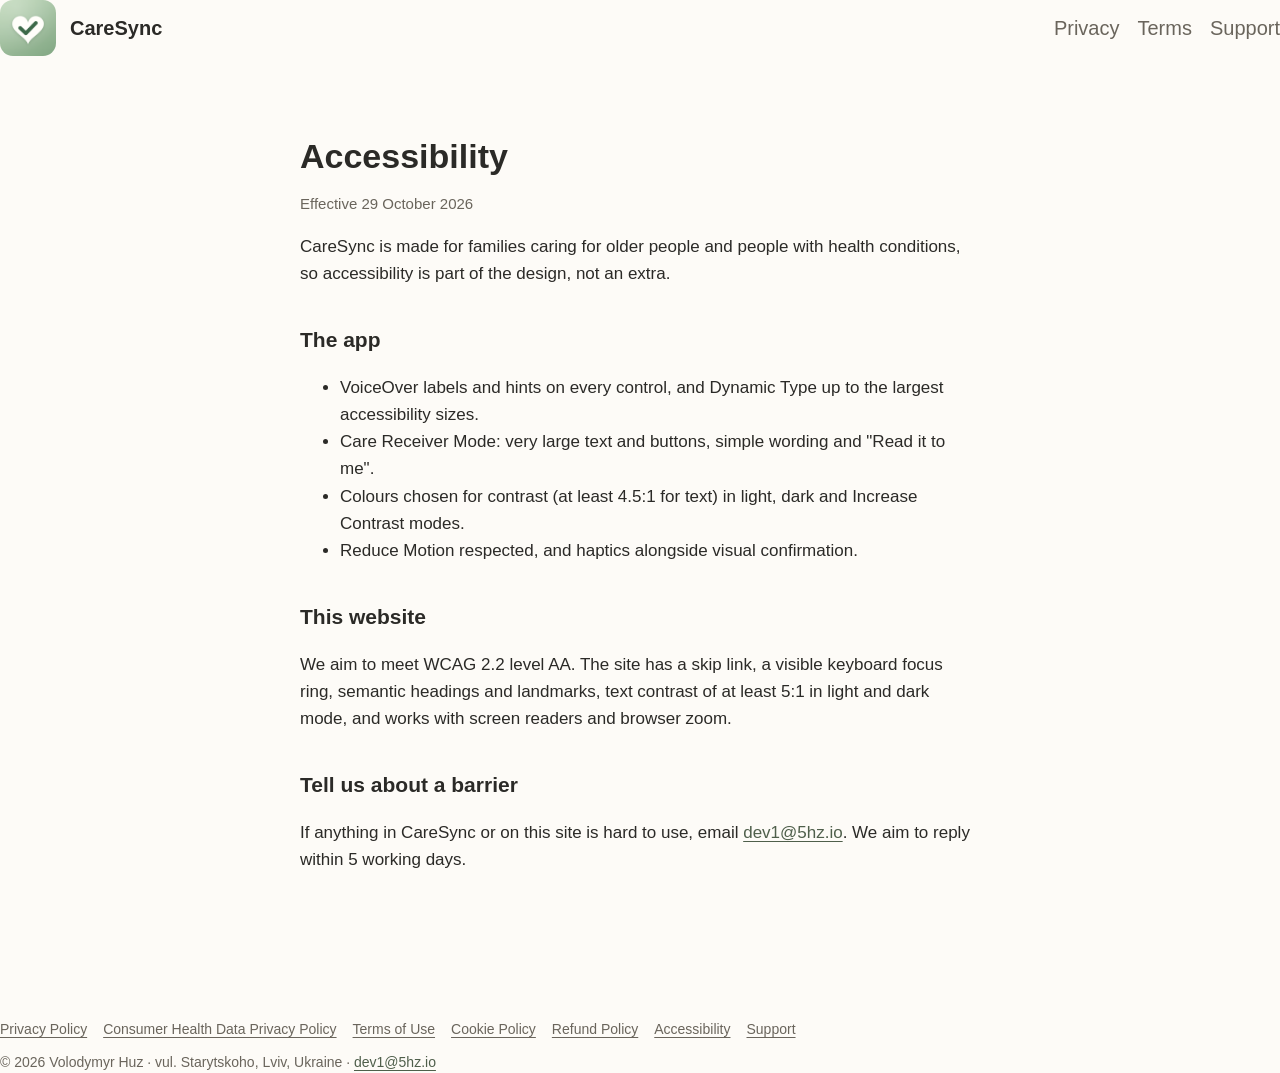
==== accessibility.html @ ba542d91 "CareSync website and legal pages" ====
<!doctype html>
<html lang="en">
<head>
<meta charset="utf-8">
<meta name="viewport" content="width=device-width, initial-scale=1">
<title>CareSync Accessibility</title>
<meta name="description" content="CareSync's accessibility commitment.">
<link rel="stylesheet" href="style.css">
</head>
<body>
<a class="skip" href="#content">Skip to content</a>
<header>
  <img src="icon.png" alt="" width="56" height="56">
  <a href="index.html">CareSync</a>
  <nav aria-label="Main"><a href="privacy.html">Privacy</a><a href="terms.html">Terms</a><a href="support.html">Support</a></nav>
</header>
<main id="content">
<h1>Accessibility</h1>
<p class="muted updated">Effective 29 October 2026</p>
<p>CareSync is made for families caring for older people and people with health conditions, so accessibility is
  part of the design, not an extra.</p>

<h2>The app</h2>
<ul>
  <li>VoiceOver labels and hints on every control, and Dynamic Type up to the largest accessibility sizes.</li>
  <li>Care Receiver Mode: very large text and buttons, simple wording and "Read it to me".</li>
  <li>Colours chosen for contrast (at least 4.5:1 for text) in light, dark and Increase Contrast modes.</li>
  <li>Reduce Motion respected, and haptics alongside visual confirmation.</li>
</ul>

<h2>This website</h2>
<p>We aim to meet WCAG 2.2 level AA. The site has a skip link, a visible keyboard focus ring, semantic headings and
  landmarks, text contrast of at least 5:1 in light and dark mode, and works with screen readers and browser zoom.</p>

<h2>Tell us about a barrier</h2>
<p>If anything in CareSync or on this site is hard to use, email
  <a href="mailto:dev1@5hz.io">dev1@5hz.io</a>. We aim to reply within 5 working days.</p>
</main>
<footer>
  <nav aria-label="Legal">
    <a href="privacy.html">Privacy Policy</a>
    <a href="health-data.html">Consumer Health Data Privacy Policy</a>
    <a href="terms.html">Terms of Use</a>
    <a href="cookies.html">Cookie Policy</a>
    <a href="refunds.html">Refund Policy</a>
    <a href="accessibility.html">Accessibility</a>
    <a href="support.html">Support</a>
  </nav>
  <p class="business">© 2026 Volodymyr Huz · vul. Starytskoho, Lviv, Ukraine ·
    <a href="mailto:dev1@5hz.io">dev1@5hz.io</a></p>
</footer>
</body>
</html>
---- style.css ----
:root {
  --canvas: #FDFBF7; --surface: #FFFEFB; --hairline: #E9E3D8;
  --ink: #2B2A27; --ink-secondary: #6A655C; --accent: #4F5F4B; --accent-wash: #EDF1EA;
  color-scheme: light dark;
}
@media (prefers-color-scheme: dark) {
  :root {
    --canvas: #1A1C1E; --surface: #24272A; --hairline: #33373B;
    --ink: #EEEAE3; --ink-secondary: #ABA59B; --accent: #A3B49F; --accent-wash: #263027;
  }
}
* { box-sizing: border-box; }
body {
  margin: 0; background: var(--canvas); color: var(--ink);
  font: 17px/1.6 ui-rounded, -apple-system, BlinkMacSystemFont, "Segoe UI", sans-serif;
}
main { max-width: 720px; margin: 0 auto; padding: 48px 20px 72px; }
header { display: flex; align-items: center; gap: 14px; margin-bottom: 32px; }
header img { width: 56px; height: 56px; border-radius: 13px; }
header a { color: inherit; text-decoration: none; font-weight: 600; font-size: 20px; }
nav { margin-left: auto; display: flex; gap: 18px; font-size: 15px; }
nav a { color: var(--ink-secondary); font-weight: 500; }
h1 { font-size: 34px; line-height: 1.2; margin: 0 0 8px; }
h2 { font-size: 21px; margin: 36px 0 8px; }
p, li { color: var(--ink); }
.muted { color: var(--ink-secondary); }
a { color: var(--accent); }
.card { background: var(--surface); border: 1px solid var(--hairline); border-radius: 20px; padding: 20px 22px; margin: 20px 0; }
.note { background: var(--accent-wash); border-radius: 16px; padding: 16px 20px; margin: 20px 0; }
table { width: 100%; border-collapse: collapse; font-size: 15px; }
th, td { text-align: left; padding: 10px 8px; border-bottom: 1px solid var(--hairline); vertical-align: top; }
footer { margin-top: 56px; font-size: 14px; color: var(--ink-secondary); }
@media (max-width: 520px) { h1 { font-size: 28px; } nav { gap: 12px; } table { font-size: 14px; } th, td { padding: 8px 4px; } }

/* Accessibility: a skip link for keyboard and screen-reader users, and a clearly visible focus ring everywhere. */
.skip { position: absolute; left: -9999px; top: 8px; background: var(--surface); color: var(--ink); padding: 10px 16px;
  border-radius: 10px; border: 2px solid var(--accent); z-index: 10; }
.skip:focus { left: 12px; }
a:focus-visible, button:focus-visible { outline: 3px solid var(--accent); outline-offset: 3px; border-radius: 4px; }
a { text-decoration-thickness: 1px; text-underline-offset: 3px; }
footer nav { margin: 0 0 10px; display: flex; flex-wrap: wrap; gap: 6px 16px; font-size: 14px; }
footer nav a { color: var(--ink-secondary); }
.business { font-size: 14px; color: var(--ink-secondary); margin: 0; }
.updated { font-size: 15px; }
@media (prefers-reduced-motion: reduce) { * { scroll-behavior: auto; } }
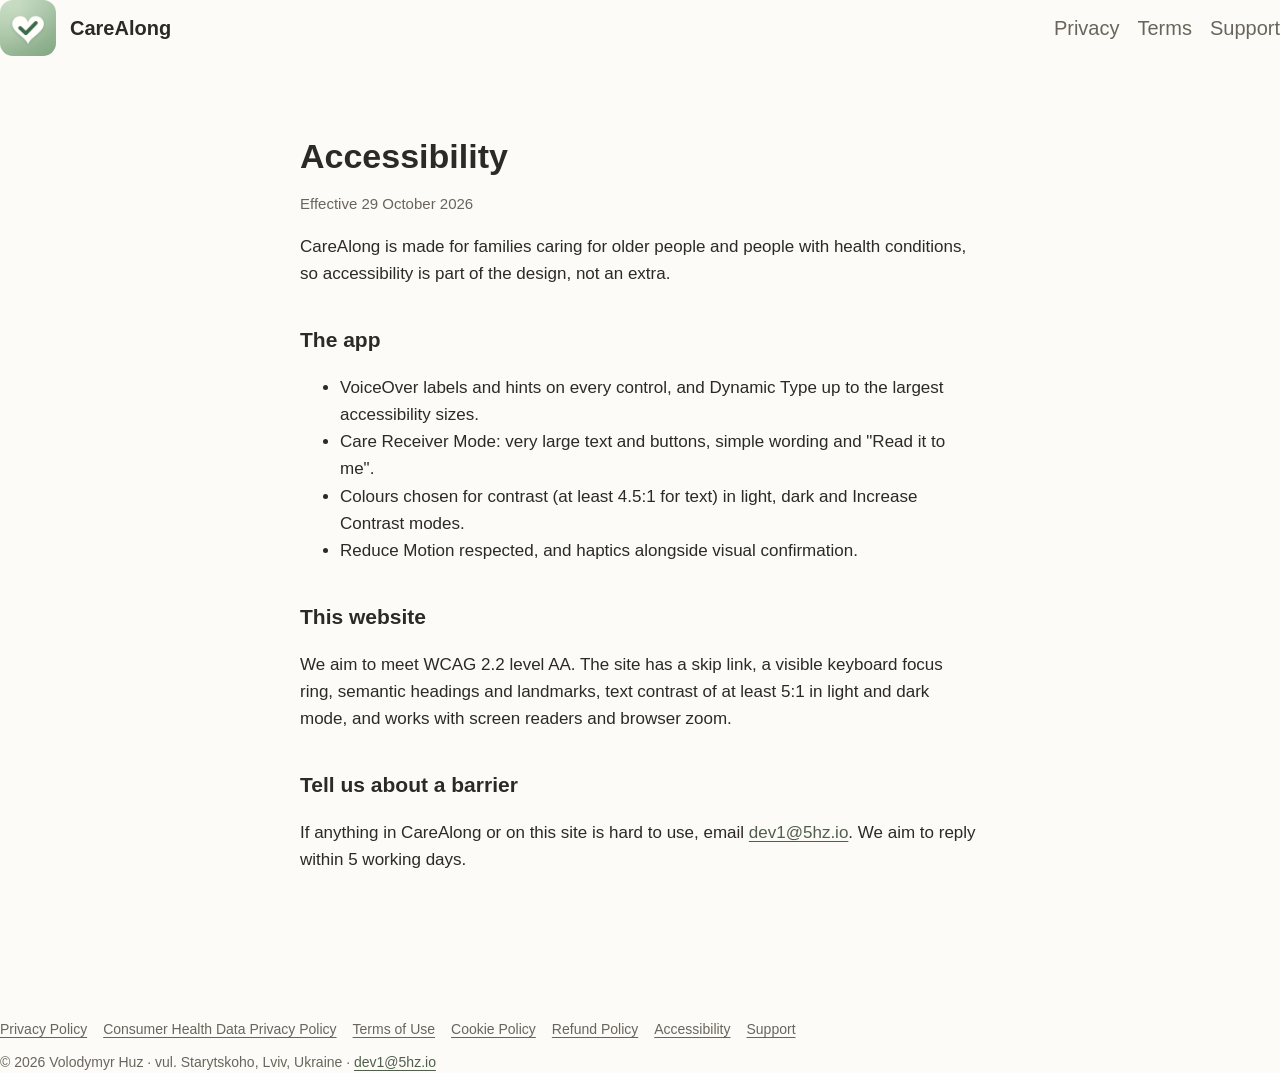
==== commit 9d68e85b: "Rename to CareAlong; Plus is a paid subscription with no free trial" ====
--- a/accessibility.html
+++ b/accessibility.html
@@ -3,21 +3,21 @@
 <head>
 <meta charset="utf-8">
 <meta name="viewport" content="width=device-width, initial-scale=1">
-<title>CareSync Accessibility</title>
-<meta name="description" content="CareSync's accessibility commitment.">
+<title>CareAlong Accessibility</title>
+<meta name="description" content="CareAlong's accessibility commitment.">
 <link rel="stylesheet" href="style.css">
 </head>
 <body>
 <a class="skip" href="#content">Skip to content</a>
 <header>
   <img src="icon.png" alt="" width="56" height="56">
-  <a href="index.html">CareSync</a>
+  <a href="index.html">CareAlong</a>
   <nav aria-label="Main"><a href="privacy.html">Privacy</a><a href="terms.html">Terms</a><a href="support.html">Support</a></nav>
 </header>
 <main id="content">
 <h1>Accessibility</h1>
 <p class="muted updated">Effective 29 October 2026</p>
-<p>CareSync is made for families caring for older people and people with health conditions, so accessibility is
+<p>CareAlong is made for families caring for older people and people with health conditions, so accessibility is
   part of the design, not an extra.</p>
 
 <h2>The app</h2>
@@ -33,7 +33,7 @@
   landmarks, text contrast of at least 5:1 in light and dark mode, and works with screen readers and browser zoom.</p>
 
 <h2>Tell us about a barrier</h2>
-<p>If anything in CareSync or on this site is hard to use, email
+<p>If anything in CareAlong or on this site is hard to use, email
   <a href="mailto:dev1@5hz.io">dev1@5hz.io</a>. We aim to reply within 5 working days.</p>
 </main>
 <footer>
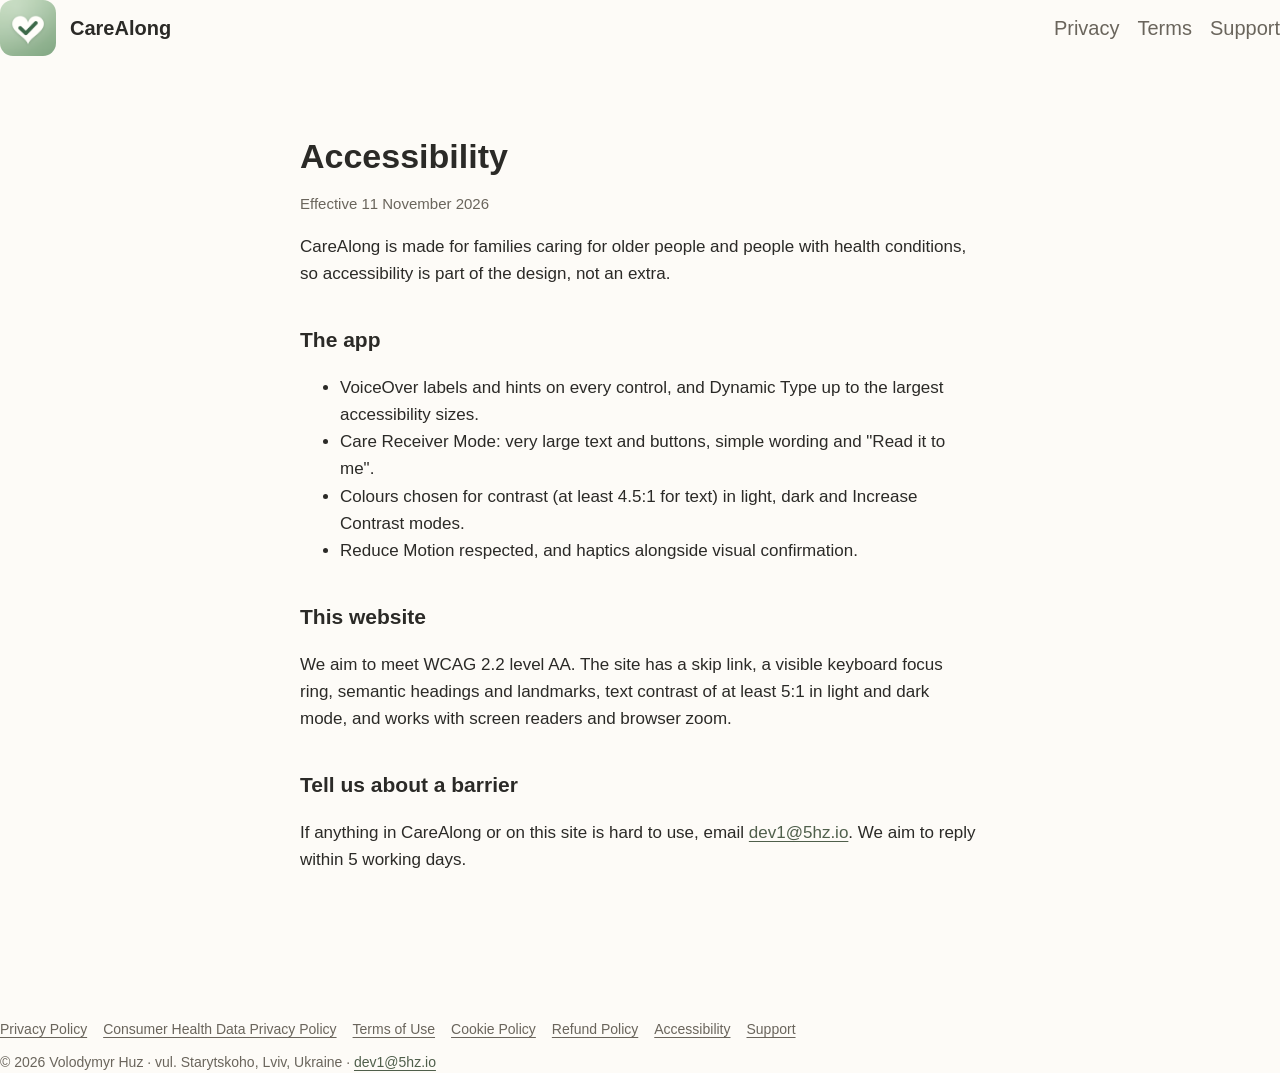
==== commit d094c227: "CareAlong is free: no subscription in 1.0, updated terms, privacy and refunds" ====
--- a/accessibility.html
+++ b/accessibility.html
@@ -16,7 +16,7 @@
 </header>
 <main id="content">
 <h1>Accessibility</h1>
-<p class="muted updated">Effective 29 October 2026</p>
+<p class="muted updated">Effective 11 November 2026</p>
 <p>CareAlong is made for families caring for older people and people with health conditions, so accessibility is
   part of the design, not an extra.</p>
 
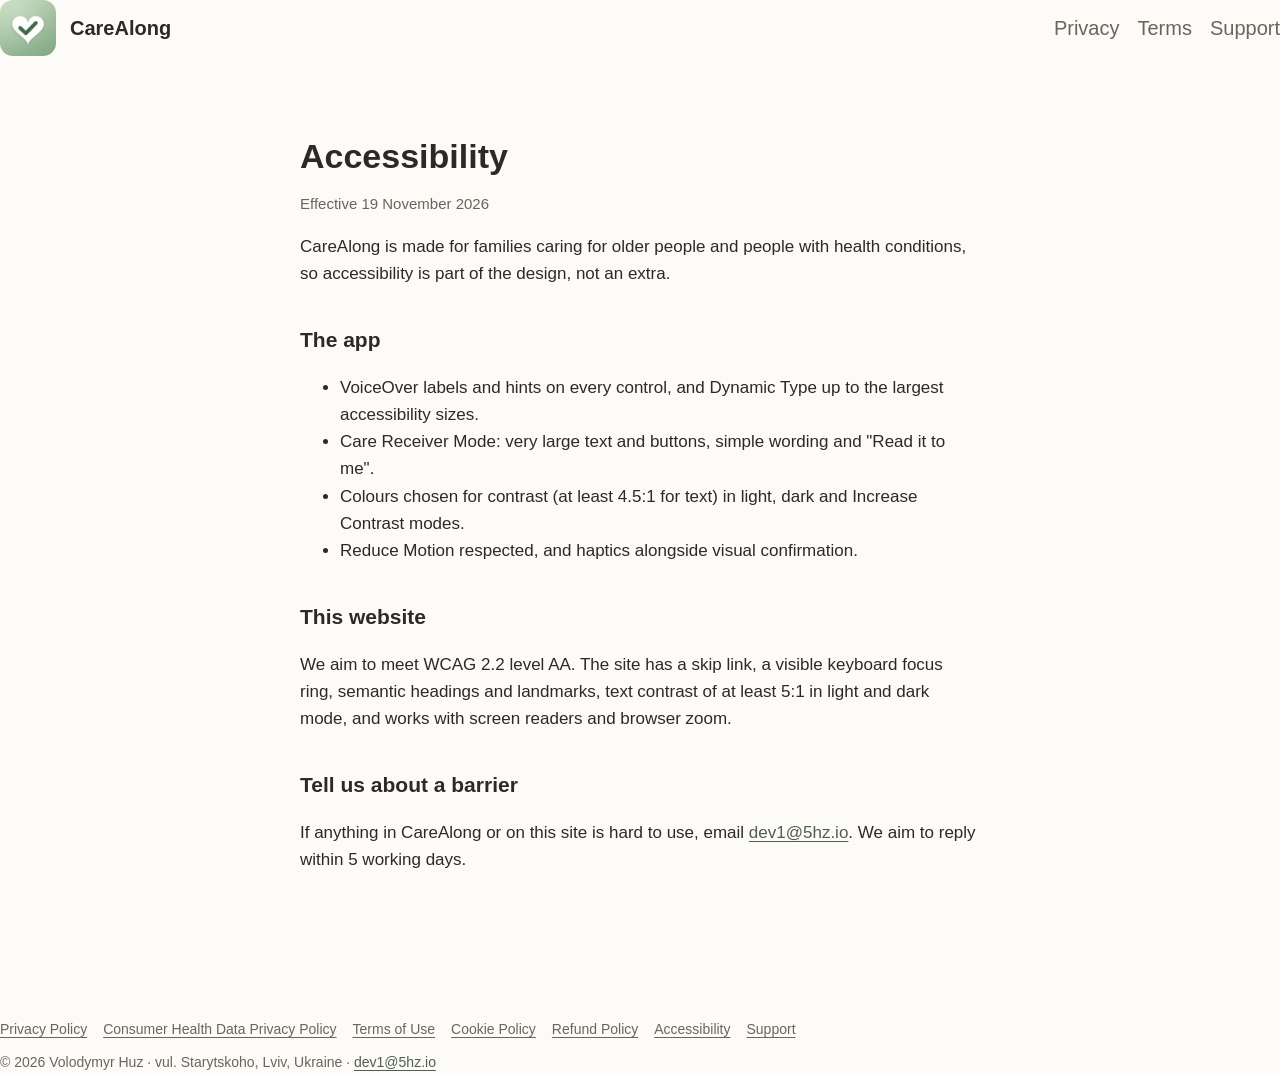
==== commit d5583fdf: "One-phone 1.0: privacy policy, terms and pages updated (effective 19 November 2026)" ====
--- a/accessibility.html
+++ b/accessibility.html
@@ -16,7 +16,7 @@
 </header>
 <main id="content">
 <h1>Accessibility</h1>
-<p class="muted updated">Effective 11 November 2026</p>
+<p class="muted updated">Effective 19 November 2026</p>
 <p>CareAlong is made for families caring for older people and people with health conditions, so accessibility is
   part of the design, not an extra.</p>
 
